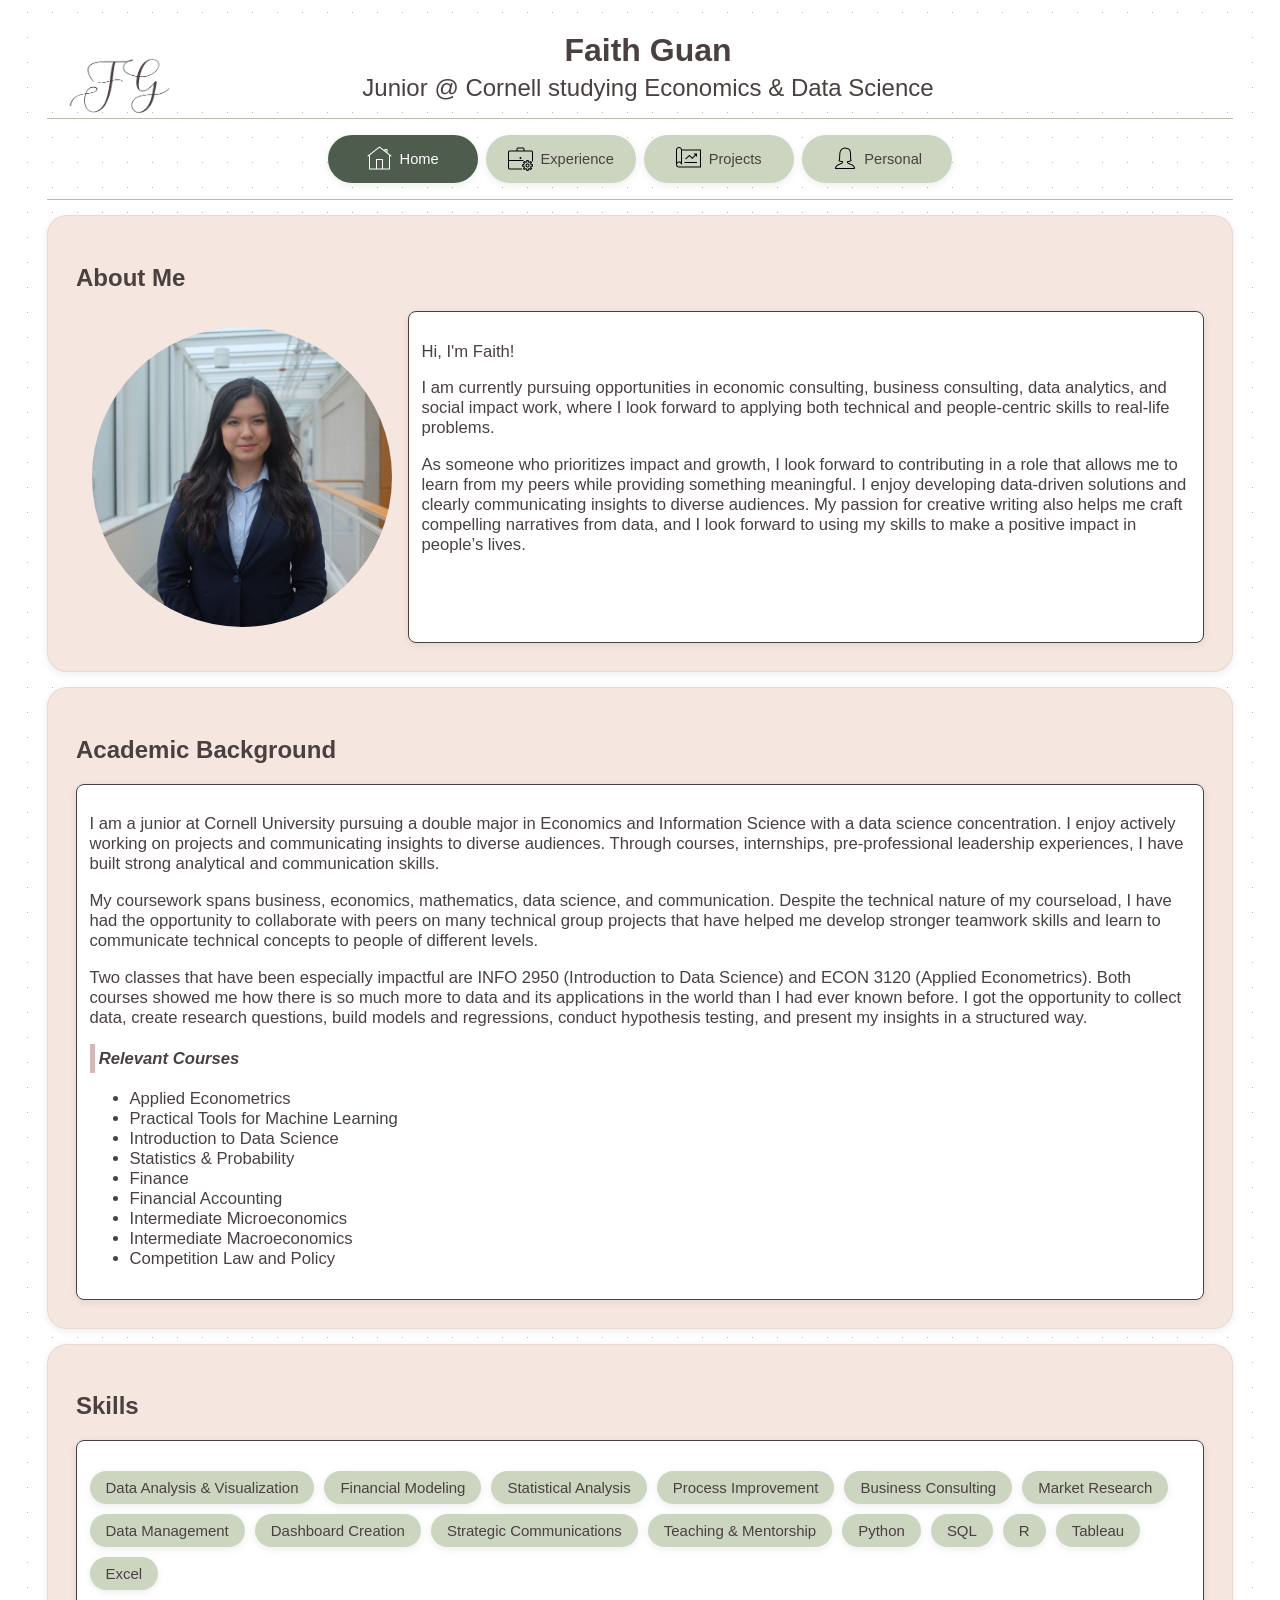
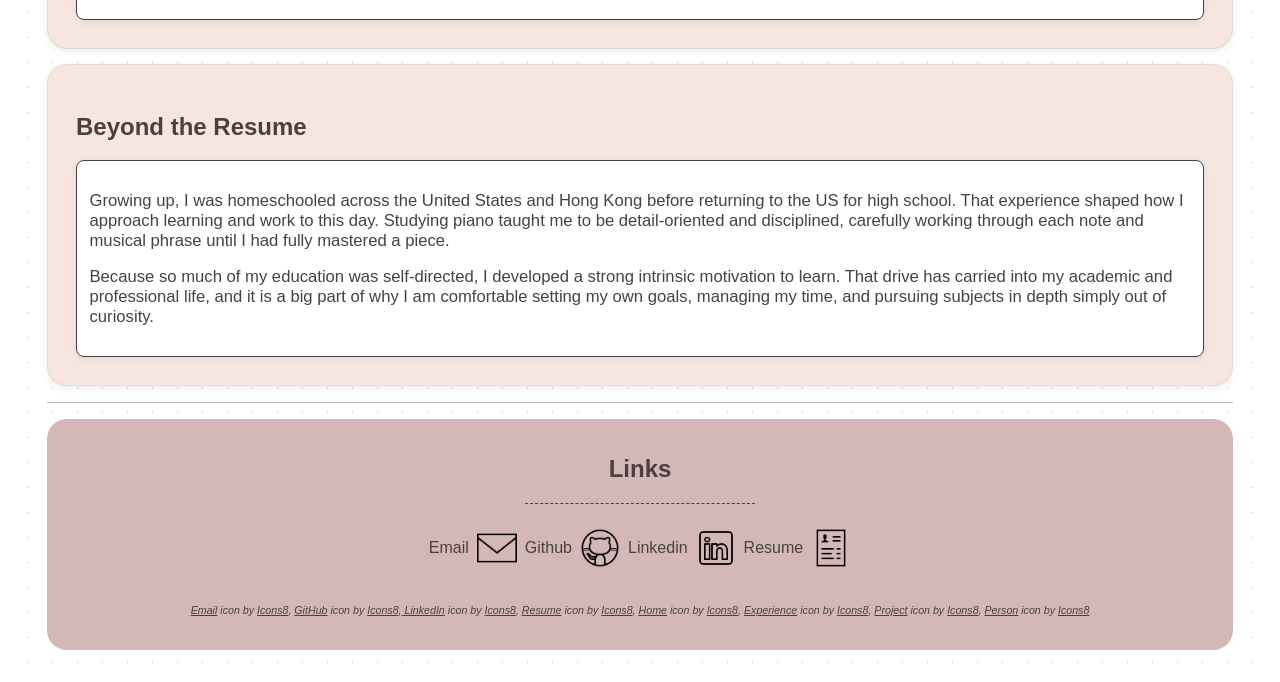
==== index.html @ f99ded91 "deleted comments" ====
<!DOCTYPE html>
<html lang="en">

<head>
    <meta charset="UTF-8">
    <meta name="viewport" content="width=device-width, initial-scale=1.0">
    <title>Faith Guan - Portfolio</title>
    <link rel="stylesheet" href="styles/site.css">
</head>

<body class="body_dot_class">
    <header>
        <div class="top-content">
            <picture>
                <img class="header_logo_image" src="images/tranparent_logo.png" alt="">
            </picture>
            <div class="header_text">
                <h1 class="center">Faith Guan</h1>
                <h2 class="center title_subscript"> Junior @ Cornell studying Economics & Data Science </h2>
            </div>
            <button class="hamburger_design" id="hamburger-button">
                <span class="center hamburger-line"></span>
                <span class="hamburger-line"></span>
                <span class="hamburger-line"></span>
            </button>
        </div>
        <div class="line_div">
        </div>
        <nav class="mobile_nav_styling hidden" id="nav-menu">
            <menu class="center nav_menu_flex">
                <li>
                    <a class="nav_inner_flex active" href="index.html">
                        <picture>
                            <img class="nav_logos_small" src="images/icons8-home-button-50.png" alt="">
                        </picture>Home
                    </a>
                </li>
                <li><a class="nav_inner_flex" href="experience.html">
                        <picture>
                            <img class="nav_logos_small" src="images/icons8-experience-50.png" alt="">
                        </picture>
                        Experience
                    </a></li>
                <li><a class="nav_inner_flex" href="projects.html">
                        <picture>
                            <img class="nav_logos_small" src="images/icons8-project-50.png" alt="">
                        </picture> Projects
                    </a></li>
                <li><a class="nav_inner_flex" href="personal.html">
                        <picture>
                            <img class="nav_logos_small" src="images/icons8-person-50.png" alt="">
                        </picture>Personal
                    </a></li>
            </menu>
        </nav>
    </header>

    <main>
        <p class="page_title center"> Home </p>
        <section class="home_section">
            <h2>About Me</h2>

            <div class="home_aboutme_flex">
                <picture>
                    <img class="home_headshot_img" src="images/home_faith_headshot_info1300.JPG" alt="">
                </picture>
                <div class="div_text_paragraph">
                    <p> Hi, I'm Faith! </p>
                    <p>I am currently pursuing opportunities in economic consulting, business consulting, data analytics, and social impact work, where I look forward to applying both technical and people-centric skills to real-life problems. </p>
                    <p> As someone who prioritizes impact and growth, I look forward to contributing in a role that allows me to learn from my peers while providing something meaningful. I enjoy developing data-driven solutions and clearly communicating insights to diverse audiences. My passion for creative writing also helps me craft compelling narratives from data, and I look forward to using my skills to make a positive impact in people’s lives. </p>
                </div>
                <!--Source: Original Work (Faith Guan)-->
            </div>
        </section>

        <section class="home_section">
            <h2>Academic Background</h2>
            <div class="div_text_paragraph">
                <p>I am a junior at Cornell University pursuing a double major in Economics and Information Science with a data science concentration. I enjoy actively working on projects and communicating insights to diverse audiences. Through courses, internships, pre-professional leadership experiences, I have built strong analytical and communication skills.</p>
                <p>My coursework spans business, economics, mathematics, data science, and communication. Despite the technical nature of my courseload, I have had the opportunity to collaborate with peers on many technical group projects that have helped me develop stronger teamwork skills and learn to communicate technical concepts to people of different levels.</p>
                <p> Two classes that have been especially impactful are INFO 2950 (Introduction to Data Science) and ECON 3120 (Applied Econometrics). Both courses showed me how there is so much more to data and its applications in the world than I had ever known before. I got the opportunity to collect data, create research questions, build models and regressions, conduct hypothesis testing, and present my insights in a structured way. </p>
                <p class="home_special_text"> Relevant Courses </p>
                <ul>
                    <li>Applied Econometrics</li>
                    <li>Practical Tools for Machine Learning </li>
                    <li> Introduction to Data Science </li>
                    <li> Statistics & Probability </li>
                    <li> Finance </li>
                    <li> Financial Accounting </li>
                    <li> Intermediate Microeconomics </li>
                    <li> Intermediate Macroeconomics </li>
                    <li> Competition Law and Policy </li>
                </ul>
            </div>
            <!--Source: Original Work (Faith Guan)-->
        </section>
        <section class="home_section">
            <h2>Skills</h2>
            <div class="div_text_paragraph">
                <ul class="skills_pills_list">
                    <li>Data Analysis & Visualization</li>
                    <li>Financial Modeling</li>
                    <li>Statistical Analysis</li>
                    <li>Process Improvement</li>
                    <li>Business Consulting</li>
                    <li>Market Research</li>
                    <li>Data Management</li>
                    <li>Dashboard Creation</li>
                    <li>Strategic Communications</li>
                    <li>Teaching & Mentorship</li>
                    <li>Python</li>
                    <li>SQL</li>
                    <li>R</li>
                    <li>Tableau</li>
                    <li>Excel</li>
                </ul>
            </div>
            <!--Source: Original Work (Faith Guan)-->
        </section>
        <section class="home_section">
            <h2>Beyond the Resume</h2>
            <div class="div_text_paragraph">
                <p>Growing up, I was homeschooled across the United States and Hong Kong before returning to the US for high school. That experience shaped how I approach learning and work to this day. Studying piano taught me to be detail-oriented and disciplined, carefully working through each note and musical phrase until I had fully mastered a piece.</p>
                <p> Because so much of my education was self-directed, I developed a strong intrinsic motivation to learn. That drive has carried into my academic and professional life, and it is a big part of why I am comfortable setting my own goals, managing my time, and pursuing subjects in depth simply out of curiosity. </p>
            </div>
            <!--Source: Original Work (Faith Guan)-->
        </section>
        <div class="line_div">
        </div>
    </main>
    <footer class="footer_class">
        <h2 class="center"> Links </h2>
        <div class="footer_divider"> </div>
        <div class="footer_outer_flex">
            <div class="footer_inner_flex">
                <p> Email</p>
                <a href="mailto:fsg27@cornell.edu">
                    <picture>
                        <img class="footer_image" src="images/icons8-email-50.png" alt="">
                    </picture>
                </a>
            </div>
            <div class="footer_inner_flex">
                <p> Github</p>
                <a href="https://faithie27.github.io/">
                    <picture> <img class="footer_image" src="images/icons8-github-50.png" alt=""> </picture>
                </a>
            </div>
            <div class="footer_inner_flex">
                <p> Linkedin </p>
                <a href="https://www.linkedin.com/in/faith-guan/">
                    <picture> <img class="footer_image" src="images/icons8-linkedin-50.png" alt=""></picture>
                </a>
            </div>
            <div class="footer_inner_flex">
                <p> Resume </p>
                <a href="images/Faith_Guan_Resume_INFO1300.pdf" target="_blank">
                    <picture> <img class="footer_image" src="images/icons8-resume-50.png" alt=""></picture>
                </a>
            </div>
        </div>
        <p class="center"><cite> <a target="_blank" href="https://icons8.com/icon/12580/email">Email</a> icon by <a target="_blank" href="https://icons8.com"> Icons8</a>, <a target="_blank" href="https://icons8.com/icon/12598/github"> GitHub</a> icon by <a target="_blank" href="https://icons8.com">Icons8</a>,<a target="_blank" href="https://icons8.com/icon/447/linkedin"> LinkedIn</a> icon by <a target="_blank" href="https://icons8.com">Icons8</a>, <a target="_blank" href="https://icons8.com/icon/23877/resume"> Resume</a> icon by <a target="_blank" href="https://icons8.com">Icons8</a>, <a target="_blank" href="https://icons8.com/icon/73/home">Home</a> icon by <a target="_blank" href="https://icons8.com">Icons8</a>, <a target="_blank" href="https://icons8.com/icon/123838/briefcase-settings">Experience</a> icon by <a target="_blank" href="https://icons8.com">Icons8</a>, <a target="_blank" href="https://icons8.com/icon/53380/project">Project</a> icon by <a target="_blank" href="https://icons8.com">Icons8</a>, <a target="_blank" href="https://icons8.com/icon/31047/person">Person</a> icon by <a target="_blank" href="https://icons8.com">Icons8</a></cite></p>
    </footer>

    <script src="scripts/jquery-3.7.1.js"></script>
    <script src="scripts/hamburger-menu.js"></script>
</body>

</html>
---- styles/site.css ----
/*!!!!!!!!!!!!!!!!!!!!!!!!!!!!!!!!!!!!!!!!!!!!!!!!!!!!!!!!!!!!!!!!!!!!!!!!!!!!!!!!!!!!!!!!!!!!*/
/*BASIC mobile-first/narrow setup*/
html {
    box-sizing: border-box;
    background-color: #FFFFFF;
}

*,
*::before,
*::after {
    box-sizing: inherit;
}

/*note this was given in a previoisu assigment and is therefore a course resource*/
/*general basic fonts, colors, sizes*/
body {
    color: #4a4040;
    font-family: 'Gill Sans', 'Gill Sans MT', Calibri, 'Trebuchet MS', sans-serif;
    padding: 2em;
    /*I know this is technically responsive BUT instructions said to make sure the body had a max-width to ensure usability*/
    max-width: 1250px;
    margin: 0 auto;
}

.body_dot_class {
    background-image: radial-gradient(#bdbab2 0.8px, transparent 0.8px);
    background-size: 25px 25px;
    /*cite: https://css-irl.info/css-halftone-patterns/*/
}

.title_subscript {
    font-weight: 300;
    margin: 0;
}

nav menu li a,
.div_text_paragraph {
    box-shadow: 0 2px 8px rgba(0, 0, 0, 0.08);
}

/*mobile-first image settings*/
img {
    display: block;
    width: 100%;
    max-width: 600px;
    margin: 0.5em auto;
}

/*styling nav*/
nav menu li {
    list-style: none;
    font-size: 1em;
    border: none;

}

nav menu li a {
    text-decoration: none;
    color: #4a4040;
}

menu {
    /*display: flex;*/
    /* flex-direction: column;*/
    padding: 0;
    border: none;
    max-width: 300px;
    gap: 1rem;
    margin: 1em auto;

}

nav a {
    display: block;
    padding: 0.5rem 0.5rem;
    text-align: center;
    font-weight: 400;
    background-color: #CBD5C0;
    border-radius: 50px;
}

/*NOTE: The heading having plently of space and larger buttons is a design choice - as people on small mobile phones need larger areas to click*/

footer {
    padding: 1em;
}

/*This is to indicate what page you're on when you're on it or when you're clicking the link*/
nav a.active {
    background-color: #4e5c4e;
    /*font-weight: 700;*/
    color: #FFFFFF;
}

nav a.active img {
    filter: invert(1);
    /*needed to change the icon color to white*/
    /*got from documentation + help in OH*/
}

nav a:hover {
    background-color: #a6bda6;
    /*supposed to work when you're hovering over it*/
    /*might modify later...*/
}

/*!!!!!!!!!!!!!!!!!!!!!!!!!!!!!!!!!!!!!!!!!!!!!!!!!!!!!!!!!!!!!!!!!!!!!!!!!!!!!!!!!!!!!!!!!!!!*/
/*BASIC Style CLASSES*/

.bold {
    font-weight: 650;
}

.center {
    text-align: center;
}

.home_section {
    padding: 1.75em;
    background-color: #f5e6e0;
    border-radius: 20px;
    margin: 15px 0;
    box-shadow: 0 2px 8px rgba(0, 0, 0, 0.08);
    border: 1px solid rgba(0, 0, 0, 0.06);
}

.exp_section {
    padding: 1.75em;
    background-color: #d6e2e9;
    border-radius: 20px;
    margin: 15px 0;
    box-shadow: 0 2px 8px rgba(0, 0, 0, 0.08);
    border: 1px solid rgba(0, 0, 0, 0.06);
}


.club_section {
    padding: 1.5em;
    background-color: #e7dbe8;
    border-radius: 20px;
    margin: 15px 0;
    box-shadow: 0 2px 8px rgba(0, 0, 0, 0.08);
    border: 1px solid rgba(0, 0, 0, 0.06);
}


.div_text_paragraph {
    border: 1px solid #4a4040;
    background-color: #FFFFFF;
    padding: 0.75em;
    border-radius: 8px;
    font-size: 14pt;
}

.footer_class {
    background-color: #d4b8b8;
    color: #4a4040;
    border-radius: 20px;
    border: none;
    border-bottom: none;
    font-size: 16px;
    text-decoration: none;

}

.line_div {
    border-bottom: 1.25px solid #bdbab2;
    margin: 1em 0;
}

.footer_image {
    max-width: 40px;
    height: auto;
}

.page_title {
    font-weight: 300;
    font-size: 16pt;
    border: none;
}

.mobile_nav_styling {
    border-bottom: 1.5px solid #bdbab2;
}

.footer_divider {
    border-bottom: 1.5px dashed #4a4040;
    width: 20%;
    margin: 0 auto;
}

.home_headshot_img {
    border-radius: 50%;
    aspect-ratio: 1 / 1;
    object-fit: cover;
    width: 75%;
    max-width: 600px;
}

.club_photos_img {
    border-radius: 12px;
    width: 100%;
    margin: 0 auto;
    display: block;
}


figure {
    margin: 0;
}

/*makes the skills look more consultingy*/
.skills_pills_list {
    display: flex;
    flex-wrap: wrap;
    gap: 10px;
    padding: 0;
    list-style: none;
}

.skills_pills_list li {
    background-color: #CBD5C0;
    padding: 8px 16px;
    border-radius: 50px;
    font-size: 0.9em;
    box-shadow: 0 2px 8px rgba(0, 0, 0, 0.08);
    /* yay shadow again*/
}

.header_logo_image {
    max-width: 200px;
    height: auto;
    margin: 0 auto;
}

.header_text {
    margin: 0 auto;
    display: flex;
    flex-direction: column;
}

header h1 {
    margin: 5px;
}

.top-content {
    background-color: #FFFFFF;
    margin: 0;
    display: flex;
    flex-direction: column;
    align-items: center;
    justify-content: flex-start;
    position: relative;
}

header h1 {
    margin-top: 0;
}

.nav_logos_small {
    max-width: 25px;
    height: auto;
}

.home_special_text {
    border-left: 5px solid #d4b8b8;
    font-weight: 575;
    font-style: italic;
    padding: 0.25em;
}

.exp_special_text {
    border-left: 5px solid #d6e2e9;
    font-weight: 575;
    font-style: italic;
    padding: 0.25em;
}


.club_special_text {
    border-left: 5px solid #e7dbe8;
    font-weight: 575;
    font-style: italic;
    padding: 0.25em;
}

.figcaption_styling {
    background-color: #e7dbe8;
    border-radius: 10px;
    border: 1px #bdbab2 solid;
    padding: 0.5em;
    margin: 0;
}


/*!!!!!!!!!!!!!!!!!!!!!!!!!!!!!!!!!!!!!!!!!!!!!!!!!!!!!!!!!!!!!!!!!!!!!!!!!!!!!!!!!!!!!!!!!!!!!!!!!!!!!!!!!!!!!!!*/
/*GENERAL FLEXBOX CLASSES*/
.footer_inner_flex {
    display: flex;
    flex-direction: row;
    gap: 0.5em;
    align-items: center;
}

.footer_outer_flex {
    display: flex;
    flex-direction: column;
    gap: 0.5em;
    align-items: center;
    margin-top: 0.5em;
}

.nav_menu_flex {
    display: flex;
    flex-direction: column;
}

.nav_inner_flex {
    display: flex;
    flex-direction: row;
    gap: 0.5em;
    align-items: center;
    justify-content: center;
}

.home_aboutme_flex {
    display: flex;
    flex-direction: column;
}

.figure_flex {
    display: flex;
    flex-direction: column;
    align-items: center;
    max-width: 750px;
    margin: 0 auto;
}



/*!!!!!!!!!!!!!!!!!!!!!!!!!!!!!!!!!!!!!!!!!!!!!!!!!!!!!!!!!!!!!!!!!!!!!!!!!!!!!!!!!!!!!!!!!!!!!!*/
/*This is for the personal page styling and flexboxes solely*/

blockquote {
    font-style: italic;
    font-weight: 550;
    border-right: 1px solid #4a4040;
    border-top: 1px solid #4a4040;
    border-bottom: 1px solid #4a4040;
    padding: 1em;
    border-left: 5px solid #4a4040;
    background-color: #fbdaf0;

}

.music_section {
    padding: 1em;
    background-image:
        linear-gradient(rgba(240, 224, 245, 0.85), rgba(245, 230, 224, 0.85)),
        url("../images/pink_flowers_music.jpg");
    background-size: cover;
    background-position: center;
    font-weight: 500;
    /*margin-bottom: 0.5em;*/
    color: black;
}

.poem {
    white-space: pre-line;
    font-size: 12pt;
    font-weight: 575;
    font-family: Verdana, Geneva, Tahoma, sans-serif;
    color: black;
}

.poem_what_section {
    padding: 1em;
    background-image:
        linear-gradient(rgba(240, 224, 245, 0.85), rgba(245, 230, 224, 0.85)),
        url("../images/poetry_flowers_1.jpg");
    background-size: cover;
    background-position: center;
    font-weight: 500;
    color: black;
    /*margin-bottom: 0.5em;*/
}

.original_music_section {
    padding: 1em;
    background-image:
        linear-gradient(rgba(240, 224, 245, 0.85), rgba(245, 230, 224, 0.85)),
        url("../images/original_flower.jpg");
    background-size: cover;
    background-position: center;
    font-weight: 500;
    color: black;
}

figcaption a {
    text-decoration: none;
    color: #4e5c4e;
}

figcaption {
    font-size: 10pt;
}


.volunteering_section {
    padding: 1.75em;
    background-color: #f5e6e0;
    border-radius: 20px;
    margin: 15px 0;
    box-shadow: 0 4px 12px rgba(0, 0, 0, 0.1);
    border: 1px solid rgba(0, 0, 0, 0.06);
}

.personal_flex {
    display: flex;
    flex-direction: column;
}

/*!!!!!!!!!!!!!!!!!!!!!!!!!!!!!!!!!!!!!!!!!!!!!!!!!!!!!!!!!!!!!!!!!!!!!!!!!!!!!!!!!!!*/
/*Project PAGE STUFF*/

.proj_section {
    padding: 1.25em;
    background-color: #FAF9F6;
    margin: 15px 0;
    box-shadow: 0 2px 8px rgba(0, 0, 0, 0.08);
    border: 1px solid rgba(0, 0, 0, 0.06);
}

.proj_special_text {
    border-left: 5px solid #d4b8b8;
    font-weight: 575;
    padding: 0.25em;
}

.project_flex {
    display: flex;
    flex-direction: column;
}

/*!!!!!!!!!!!!!!!!!!!!!!!!!!!!!!!!!!!!!!!!!!!!!!!!!!!!!!!!!!!!!!!!!!!!!!!!!!!!!!!!!!!*/
/*Citations*/
footer cite a {
    color: #4a4040;
    margin: 0;
}

footer cite {
    font-size: 8pt;
    margin: 0;
}

.in-text-cite {
    font-size: 8pt
}

.in-text-cite a {
    color: #4a4040;
}


/*!!!!!!!!!!!!!!!!!!!!!!!!!!!!!!!!!!!!!!!!!!!!!!!!!!!!!!!!!!!!!!!!!!!!!!!!!!!!!!!!!!!!!!!!!!!!!!*/
/*RESPONSIVE DESIGN FOR M3*/

/*media queries*/

/*media query for the page titles*/
@media (min-width: 700px) {
    .page_title {
        display: none;
    }
}

/*media query for the NAVIGATION*/
@media (min-width: 700px) {
    .nav_menu_flex {
        flex-direction: row;
        justify-content: center;
    }

    menu {
        max-width: 100%;
        gap: 0.5rem;
        margin: 1em 1em;

    }

    nav a {
        width: 150px;
        padding: 0.25rem 0.25rem;
        font-size: 11pt;
    }
}

/*media query for the FOOTER*/
@media (min-width: 700px) {
    .footer_outer_flex {
        flex-direction: row;
        justify-content: center;
        padding: 0.5em;
    }
}

/*media query for the header content*/
@media (min-width: 700px) {
    #hamburger-button {
        display: none;
    }

    /*Would this be done in javascript?? Shoudl it show up on wide screen still for this milestone?*/

    .top-content {
        flex-direction: row;
        justify-content: center;
        align-items: center;
        gap: 1em;
    }

    .header_text {
        display: flex;
        flex-direction: column;
        align-items: center;
    }

    .header_logo_image {
        max-width: 9%;
        width: auto;
        min-width: 15px;
        margin: 10px;
        position: absolute;
        top: -1px;
        left: 10px;
    }
}

/*media query for the body content on home page*/
@media (min-width: 700px) {
    .home_aboutme_flex {
        flex-direction: row;
    }

    .home_headshot_img {
        display: block;
        flex-grow: 1;
        max-width: 700px;
        min-width: 300px;
        height: auto;
        margin: 1em;
    }

    .div_text_paragraph {
        font-size: 12.5pt;
    }

    .home_aboutme_flex div {
        flex-grow: 2;
    }
}


/*media query for project content*/
@media (min-width: 700px) {
    .figure_flex {
        flex-direction: row;
        align-items: flex-start;
        gap: 1em;
    }

    .figure_flex figcaption {
        flex: 1;
        font-size: 0.75em;
    }

    .figure_flex button {
        flex: 3;
    }

    .figure_flex button img {
        width: 100%;
        max-width: 100%;
        height: auto;
    }
}

/*media query for personal page content*/
@media (min-width: 750px) {
    .personal_flex {
        flex-direction: row;
        align-items: center;
        justify-content: center;
        gap: 1em;
        max-width: 900px;
        margin: 0 auto;
    }

    .personal_flex blockquote {
        flex: 1;

    }

    .personal_flex picture img {
        flex: 1;
        width: 100%;
        max-width: 100%;
        height: auto;

    }
}

/*!!!!!!!!!!!!!!!!!!!!!!!!!!!!!!!!!!!!!!!!!!!!!!!!!!!!!!!!!!!!!!!!!!!!!!!!!!!!!!!!!!!!!!!!!!1*/
/*Interactive styling for M3 -- */
.hamburger-line {
    display: block;
    width: 35px;
    height: 5px;
    background-color: #CBD5C0;
    margin: 7px auto;
}

.hamburger_design {
    background-color: #f3f3f3;
    border: 0.25px solid #b5b3b3;
    box-shadow: 0 2px 8px rgba(0, 0, 0, 0.1);
    width: 50px;
    position: absolute;
    /*placed in reference to the "top-content" class"*/
    top: 40px;
    right: 0;
}

#hamburger-button:hover {
    background-color: #a6bda6;
    cursor: pointer;
}

#hamburger-button:hover .hamburger-line {
    background-color: white;
}

.hidden {
    display: none !important;
}

#modal-overlay {
    position: fixed;
    top: 0;
    left: 0;
    width: 100%;
    height: 100%;
    background-color: rgba(0, 0, 0, 0.6);
    /*transparency so you can see the back behind it still? I didn't want it to be too opaque*/
    z-index: 1;
    /*use flexbox to make the actual modal-looking ting in the middle*/
    display: flex;
    justify-content: center;
    align-items: center;
}

#project-modal {
    display: block;
    background-color: white;
    border-radius: 15px;
    padding: 2em;
    max-width: 90%;
    max-height: 90vh;
    /*can't exceed viewport height*/
    overflow-y: auto;
    /*had to add a scrollbar for if there was too much content*/
    z-index: 2;
    position: relative;
    /*this above is so the x button can be on the top right instead, similar to how I did it w the menu bar*/
}

#modal-close {
    position: sticky;
    /*want the X to always be seen*/
    top: 0;
    float: right;
    background: none;
    border: none;
    font-size: 1.5em;
    /*so your mouse turns into a pointer finger over it*/
    cursor: pointer;
    color: #4a4040;
    z-index: 3;
}


#modal-close:hover {
    font-weight: 600;
    box-shadow: 0 2px 8px rgba(0, 0, 0, 0.1);
    cursor: pointer;
}

#proj-button-1,
#proj-button-2,
#proj-button-3 {
    cursor: pointer;
}

/*modal pop up styling*/
.modal_image {
    border: 1px solid #4a4040;
    padding: 0.5em;
}
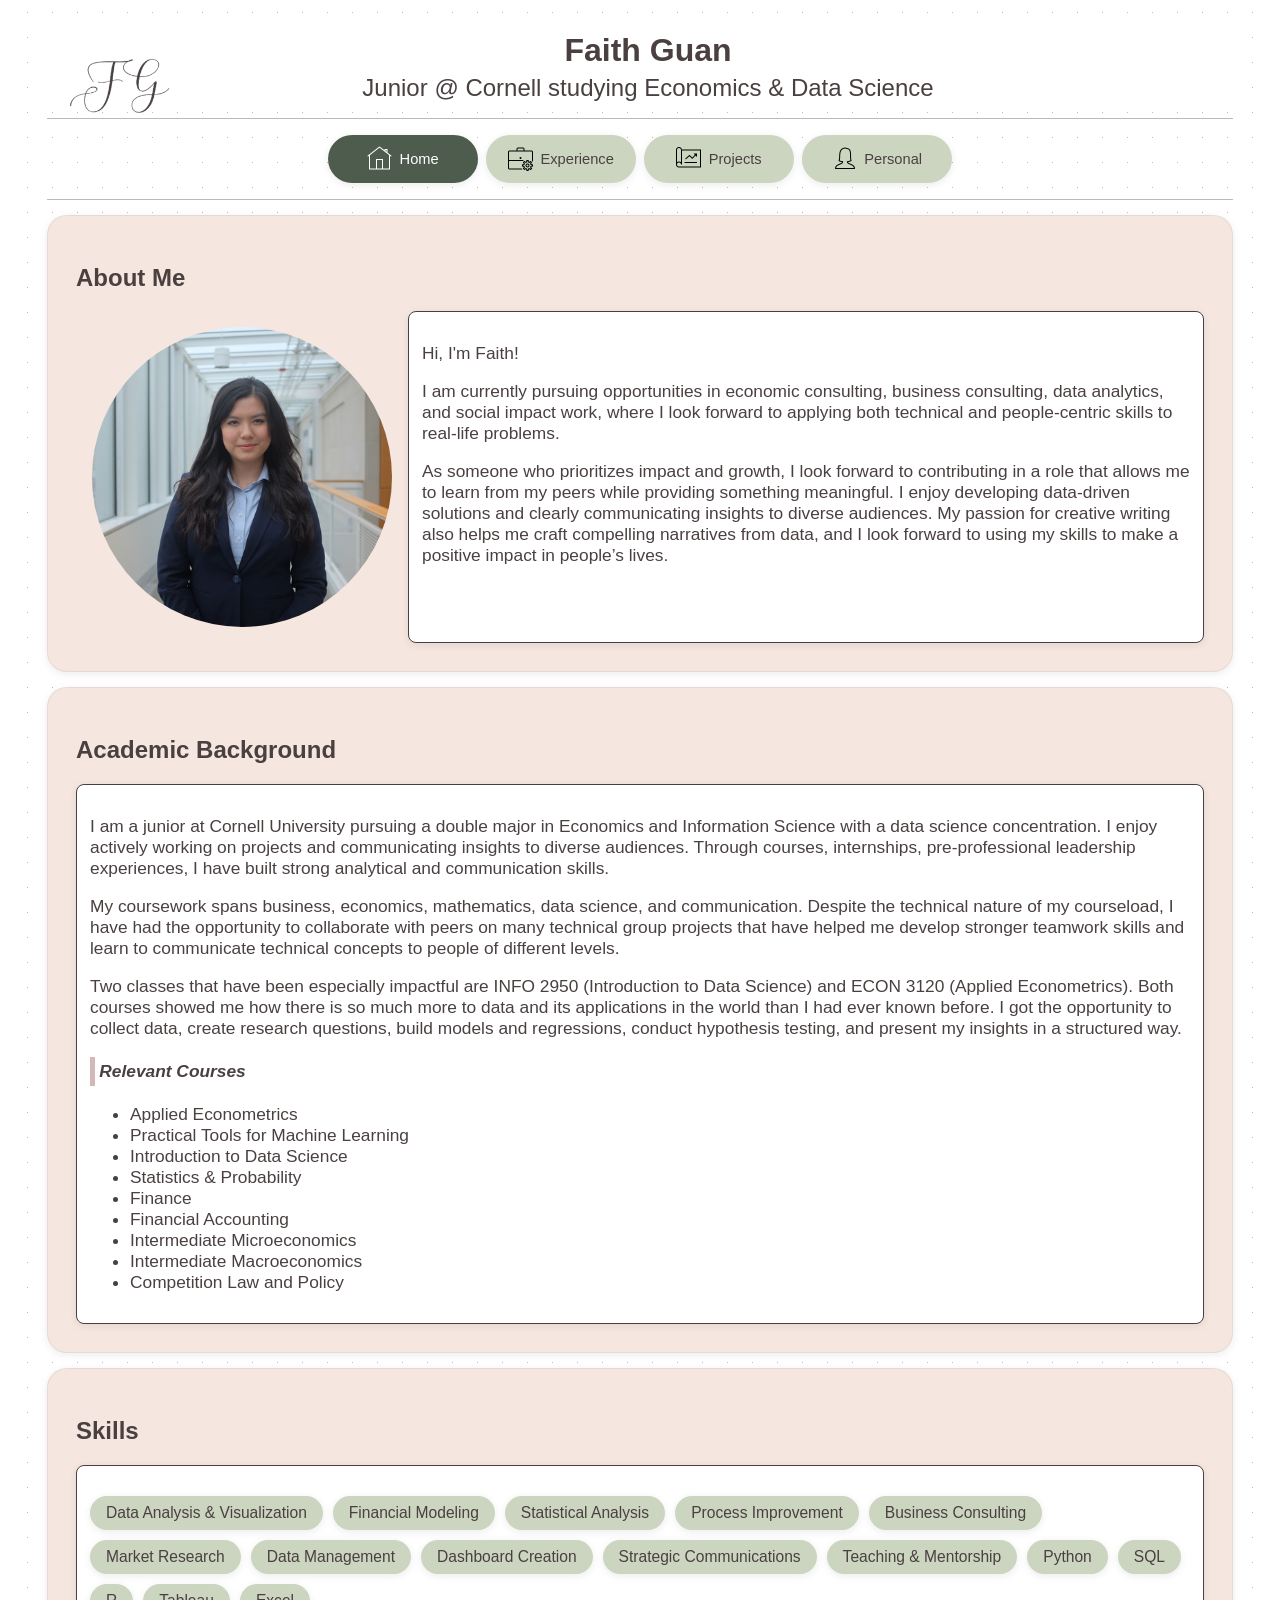
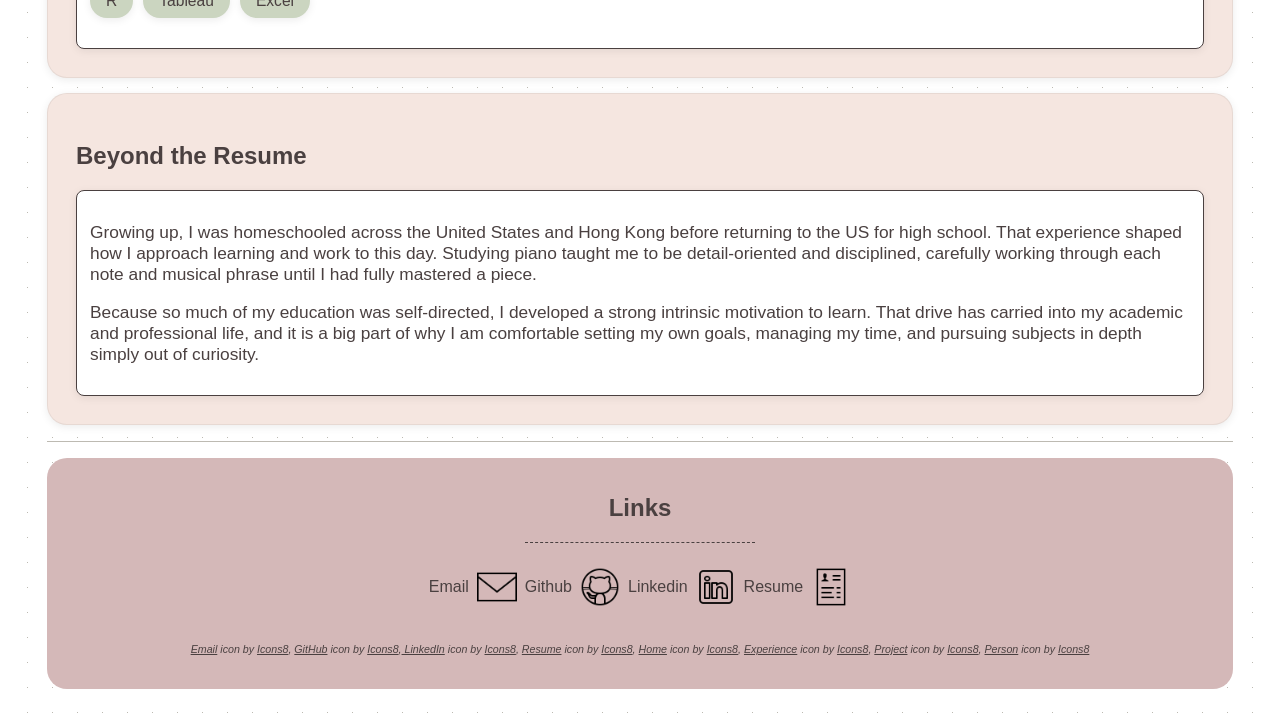
==== commit 060e177c: "headshot resize" ====
--- a/index.html
+++ b/index.html
@@ -62,7 +62,7 @@
 
             <div class="home_aboutme_flex">
                 <picture>
-                    <img class="home_headshot_img" src="images/home_faith_headshot_info1300.JPG" alt="">
+                    <img class="home_headshot_img" src="images/home_faith_headshot_info1300.jpg" alt="">
                 </picture>
                 <div class="div_text_paragraph">
                     <p> Hi, I'm Faith! </p>
--- a/styles/site.css
+++ b/styles/site.css
@@ -176,7 +176,8 @@
 .page_title {
     font-weight: 300;
     font-size: 16pt;
-    border: none;
+    border-bottom: 1.25px solid #bdbab2;
+    padding-bottom: 1em;
 }
 
 .mobile_nav_styling {
@@ -464,9 +465,16 @@
 
 
 /*!!!!!!!!!!!!!!!!!!!!!!!!!!!!!!!!!!!!!!!!!!!!!!!!!!!!!!!!!!!!!!!!!!!!!!!!!!!!!!!!!!!!!!!!!!!!!!*/
-/*RESPONSIVE DESIGN FOR M3*/
 
 /*media queries*/
+
+/*media query to make modal close button bigger for mobile*/
+@media (min-width: 700px) {
+    #modal-close {
+        font-size: 1.5em !important;
+    }
+}
+
 
 /*media query for the page titles*/
 @media (min-width: 700px) {
@@ -511,7 +519,6 @@
         display: none;
     }
 
-    /*Would this be done in javascript?? Shoudl it show up on wide screen still for this milestone?*/
 
     .top-content {
         flex-direction: row;
@@ -553,7 +560,7 @@
     }
 
     .div_text_paragraph {
-        font-size: 12.5pt;
+        font-size: 13pt;
     }
 
     .home_aboutme_flex div {
@@ -682,11 +689,11 @@
     float: right;
     background: none;
     border: none;
-    font-size: 1.5em;
     /*so your mouse turns into a pointer finger over it*/
     cursor: pointer;
     color: #4a4040;
     z-index: 3;
+    font-size: 2.25em;
 }
 
 
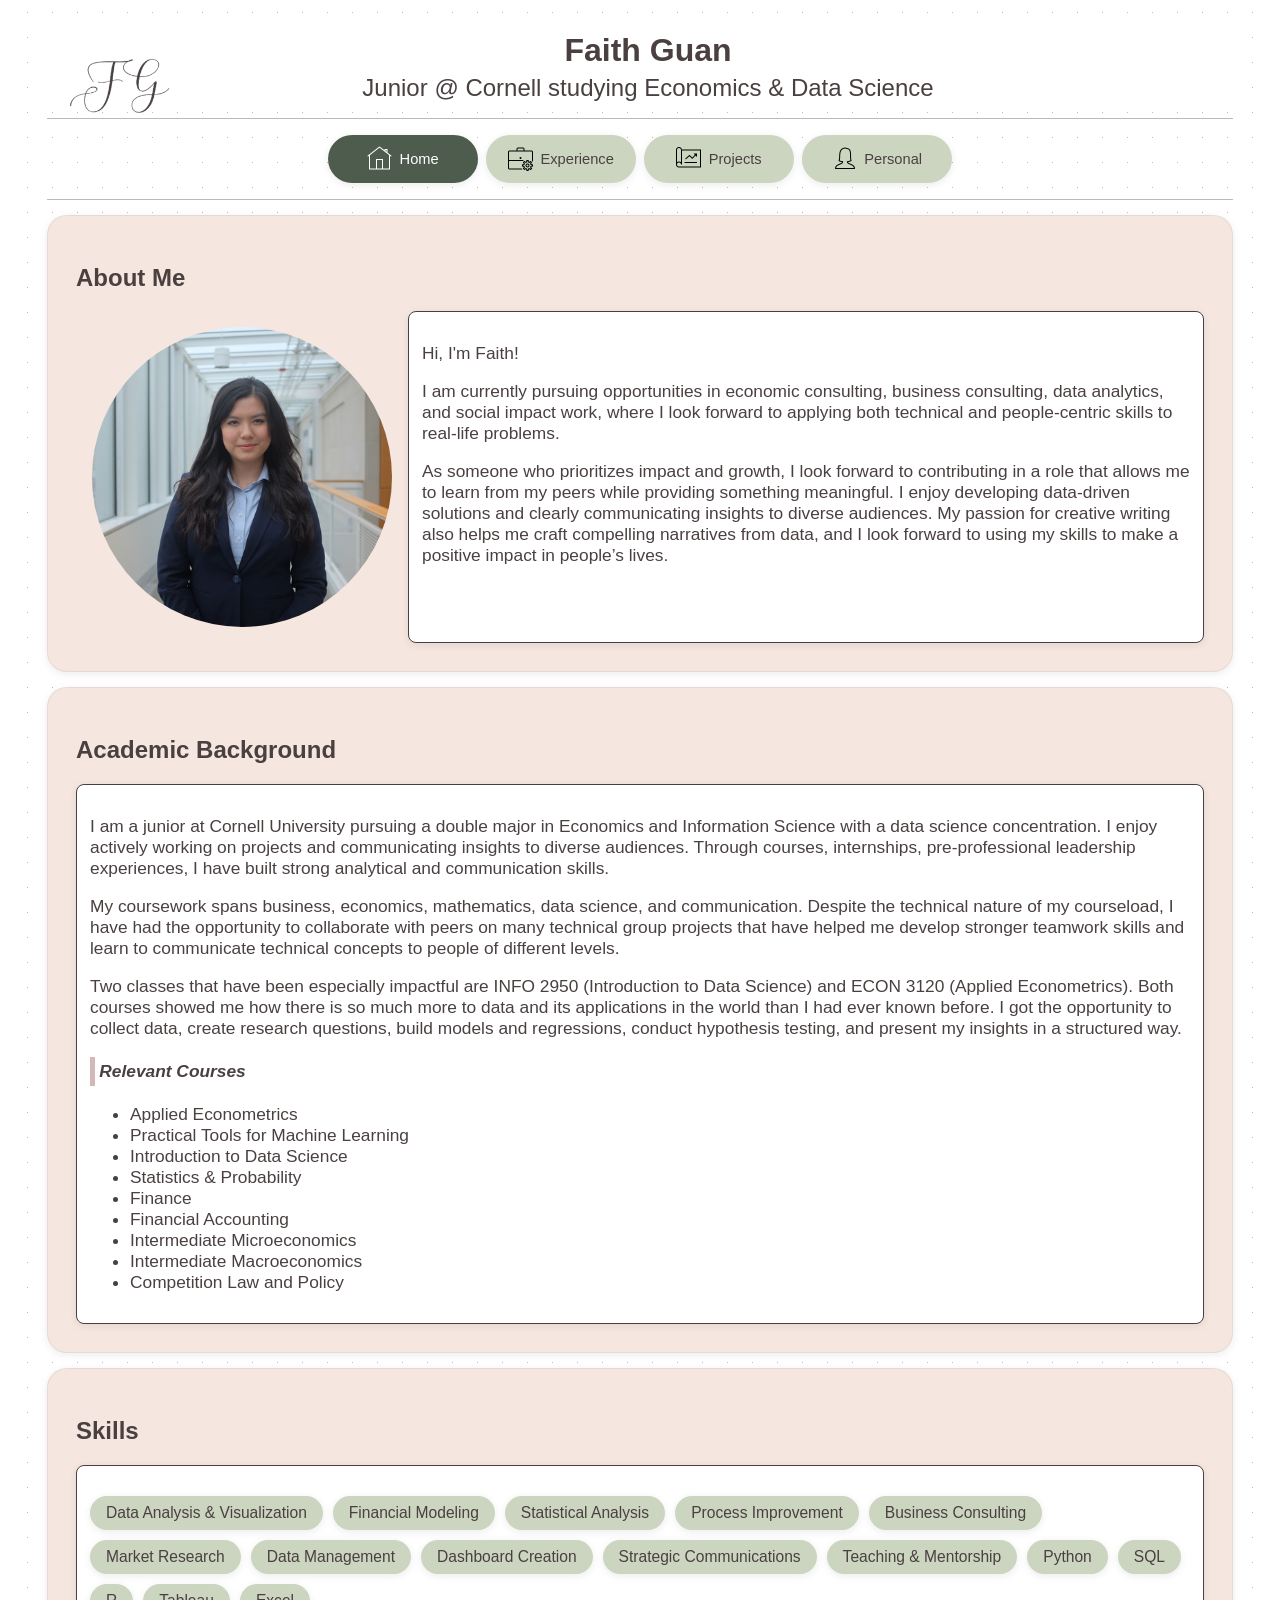
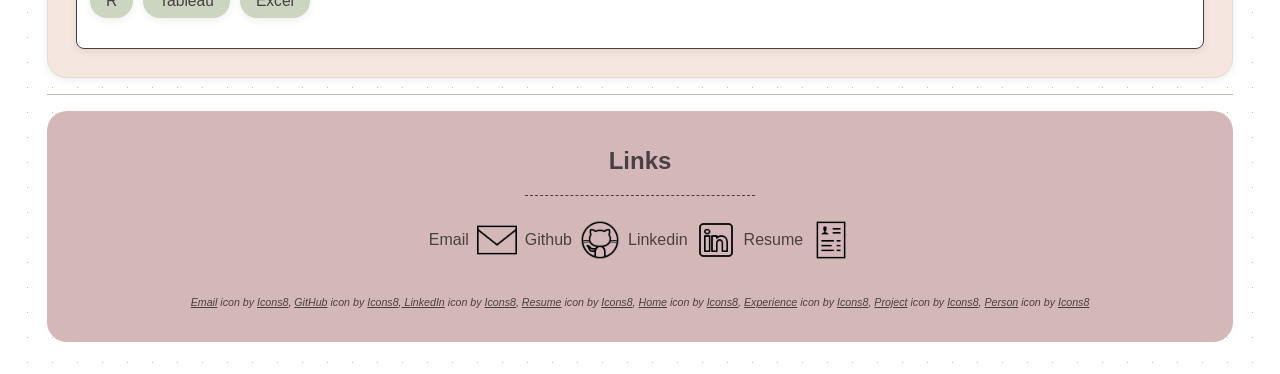
==== commit c743907b: "comment out beyond resume" ====
--- a/index.html
+++ b/index.html
@@ -117,12 +117,12 @@
             </div>
             <!--Source: Original Work (Faith Guan)-->
         </section>
-        <section class="home_section">
+        <!--<section class="home_section">
             <h2>Beyond the Resume</h2>
             <div class="div_text_paragraph">
-                <p>Growing up, I was homeschooled across the United States and Hong Kong before returning to the US for high school. That experience shaped how I approach learning and work to this day. Studying piano taught me to be detail-oriented and disciplined, carefully working through each note and musical phrase until I had fully mastered a piece.</p>
+                <p>Growing up, I lived in both the United States and Hong Kong before returning to the US for high school. That experience shaped how I approach learning and work to this day. Studying piano taught me to be detail-oriented and disciplined, carefully working through each note until I had fully mastered a piece.</p>
                 <p> Because so much of my education was self-directed, I developed a strong intrinsic motivation to learn. That drive has carried into my academic and professional life, and it is a big part of why I am comfortable setting my own goals, managing my time, and pursuing subjects in depth simply out of curiosity. </p>
-            </div>
+            </div>-->
             <!--Source: Original Work (Faith Guan)-->
         </section>
         <div class="line_div">
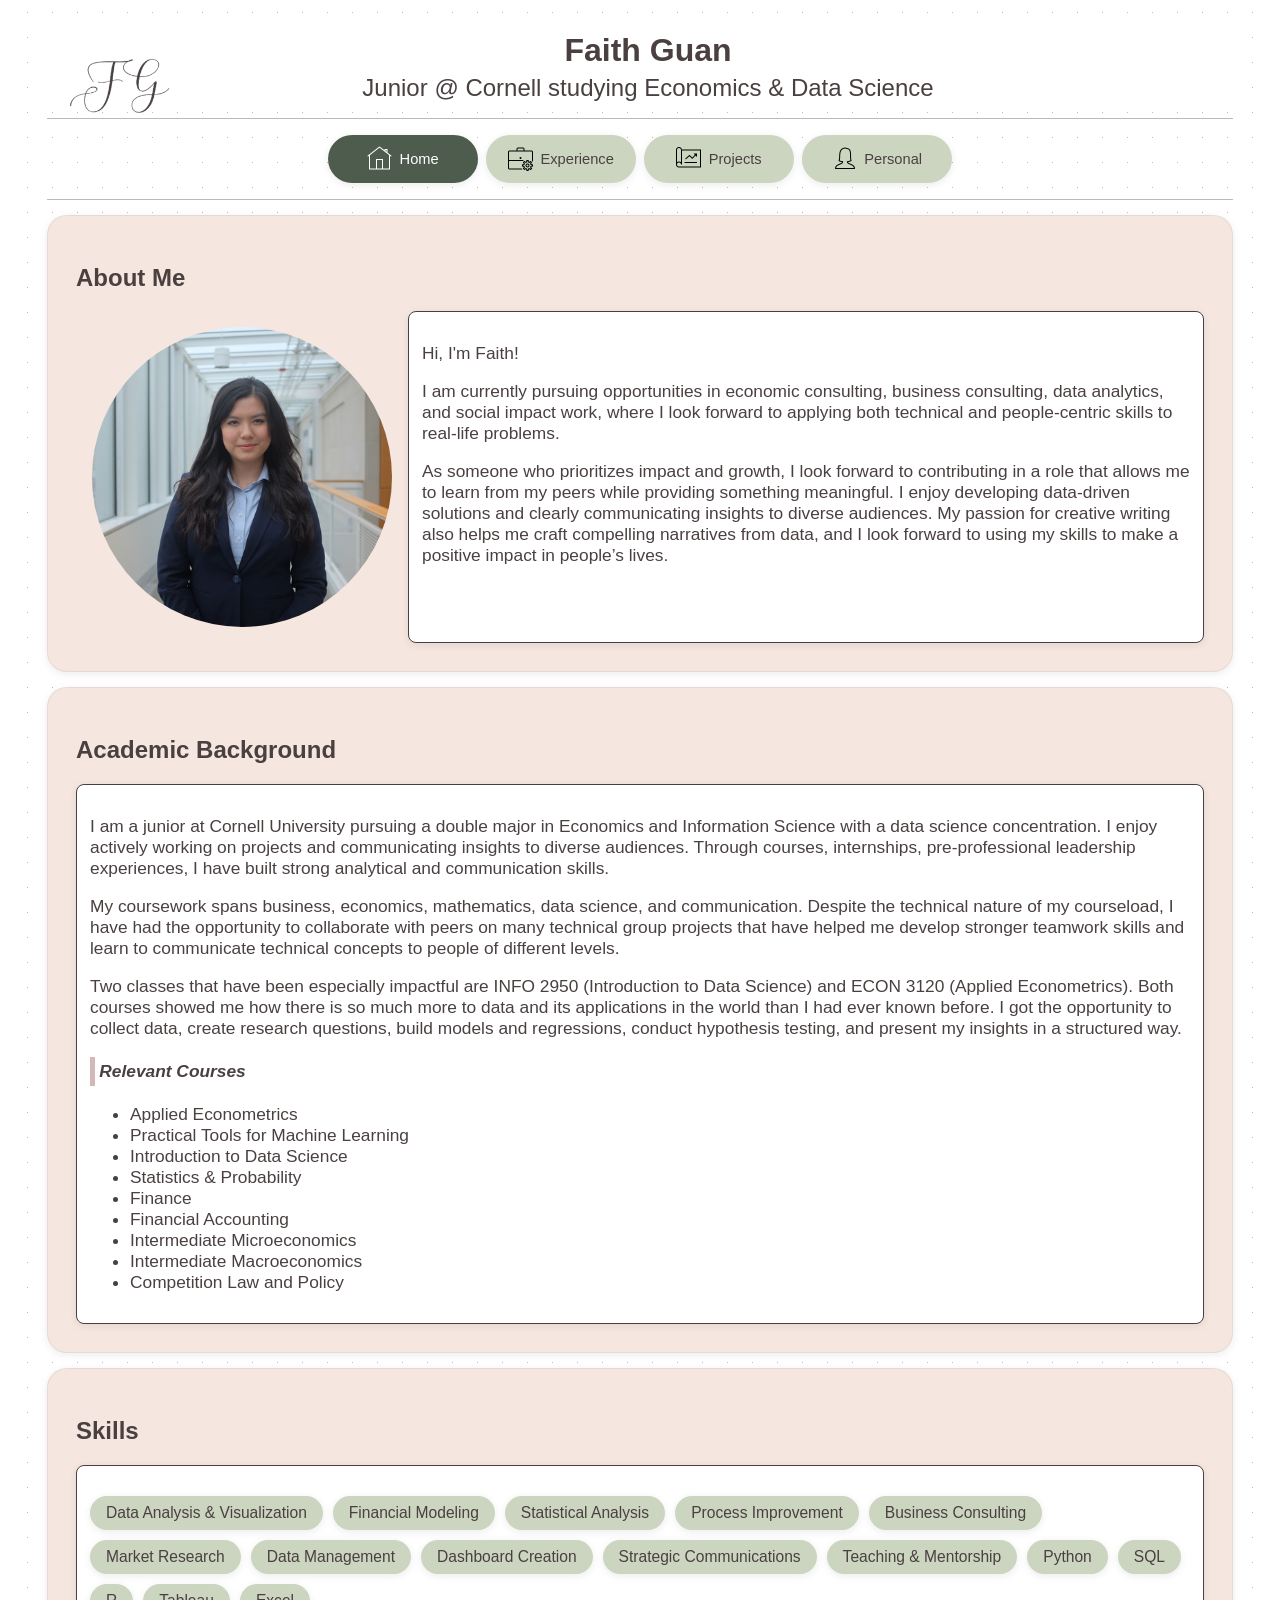
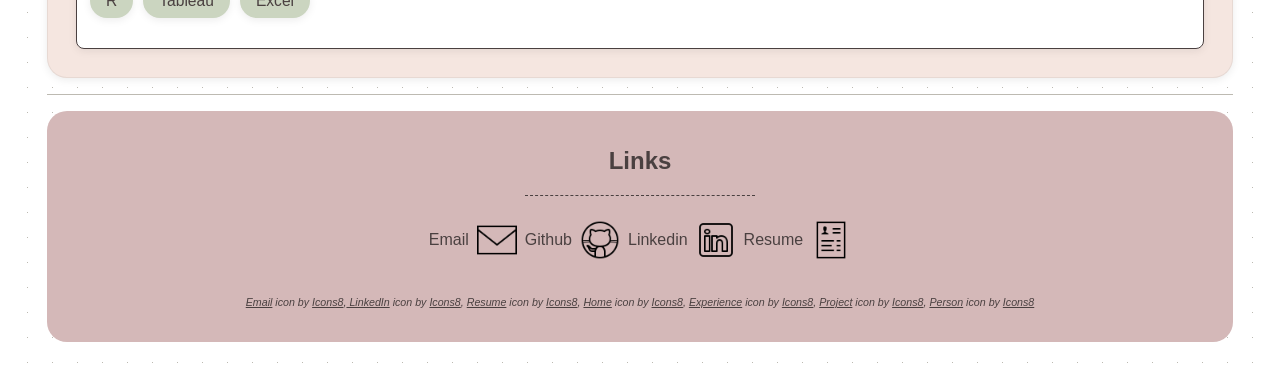
==== commit a7fea7d8: "delete github icon 1" ====
--- a/index.html
+++ b/index.html
@@ -123,7 +123,7 @@
                 <p>Growing up, I lived in both the United States and Hong Kong before returning to the US for high school. That experience shaped how I approach learning and work to this day. Studying piano taught me to be detail-oriented and disciplined, carefully working through each note until I had fully mastered a piece.</p>
                 <p> Because so much of my education was self-directed, I developed a strong intrinsic motivation to learn. That drive has carried into my academic and professional life, and it is a big part of why I am comfortable setting my own goals, managing my time, and pursuing subjects in depth simply out of curiosity. </p>
             </div>-->
-            <!--Source: Original Work (Faith Guan)-->
+        <!--Source: Original Work (Faith Guan)-->
         </section>
         <div class="line_div">
         </div>
@@ -159,7 +159,7 @@
                 </a>
             </div>
         </div>
-        <p class="center"><cite> <a target="_blank" href="https://icons8.com/icon/12580/email">Email</a> icon by <a target="_blank" href="https://icons8.com"> Icons8</a>, <a target="_blank" href="https://icons8.com/icon/12598/github"> GitHub</a> icon by <a target="_blank" href="https://icons8.com">Icons8</a>,<a target="_blank" href="https://icons8.com/icon/447/linkedin"> LinkedIn</a> icon by <a target="_blank" href="https://icons8.com">Icons8</a>, <a target="_blank" href="https://icons8.com/icon/23877/resume"> Resume</a> icon by <a target="_blank" href="https://icons8.com">Icons8</a>, <a target="_blank" href="https://icons8.com/icon/73/home">Home</a> icon by <a target="_blank" href="https://icons8.com">Icons8</a>, <a target="_blank" href="https://icons8.com/icon/123838/briefcase-settings">Experience</a> icon by <a target="_blank" href="https://icons8.com">Icons8</a>, <a target="_blank" href="https://icons8.com/icon/53380/project">Project</a> icon by <a target="_blank" href="https://icons8.com">Icons8</a>, <a target="_blank" href="https://icons8.com/icon/31047/person">Person</a> icon by <a target="_blank" href="https://icons8.com">Icons8</a></cite></p>
+        <p class="center"><cite> <a target="_blank" href="https://icons8.com/icon/12580/email">Email</a> icon by <a target="_blank" href="https://icons8.com"> Icons8</a>,<a target="_blank" href="https://icons8.com/icon/447/linkedin"> LinkedIn</a> icon by <a target="_blank" href="https://icons8.com">Icons8</a>, <a target="_blank" href="https://icons8.com/icon/23877/resume"> Resume</a> icon by <a target="_blank" href="https://icons8.com">Icons8</a>, <a target="_blank" href="https://icons8.com/icon/73/home">Home</a> icon by <a target="_blank" href="https://icons8.com">Icons8</a>, <a target="_blank" href="https://icons8.com/icon/123838/briefcase-settings">Experience</a> icon by <a target="_blank" href="https://icons8.com">Icons8</a>, <a target="_blank" href="https://icons8.com/icon/53380/project">Project</a> icon by <a target="_blank" href="https://icons8.com">Icons8</a>, <a target="_blank" href="https://icons8.com/icon/31047/person">Person</a> icon by <a target="_blank" href="https://icons8.com">Icons8</a></cite></p>
     </footer>
 
     <script src="scripts/jquery-3.7.1.js"></script>
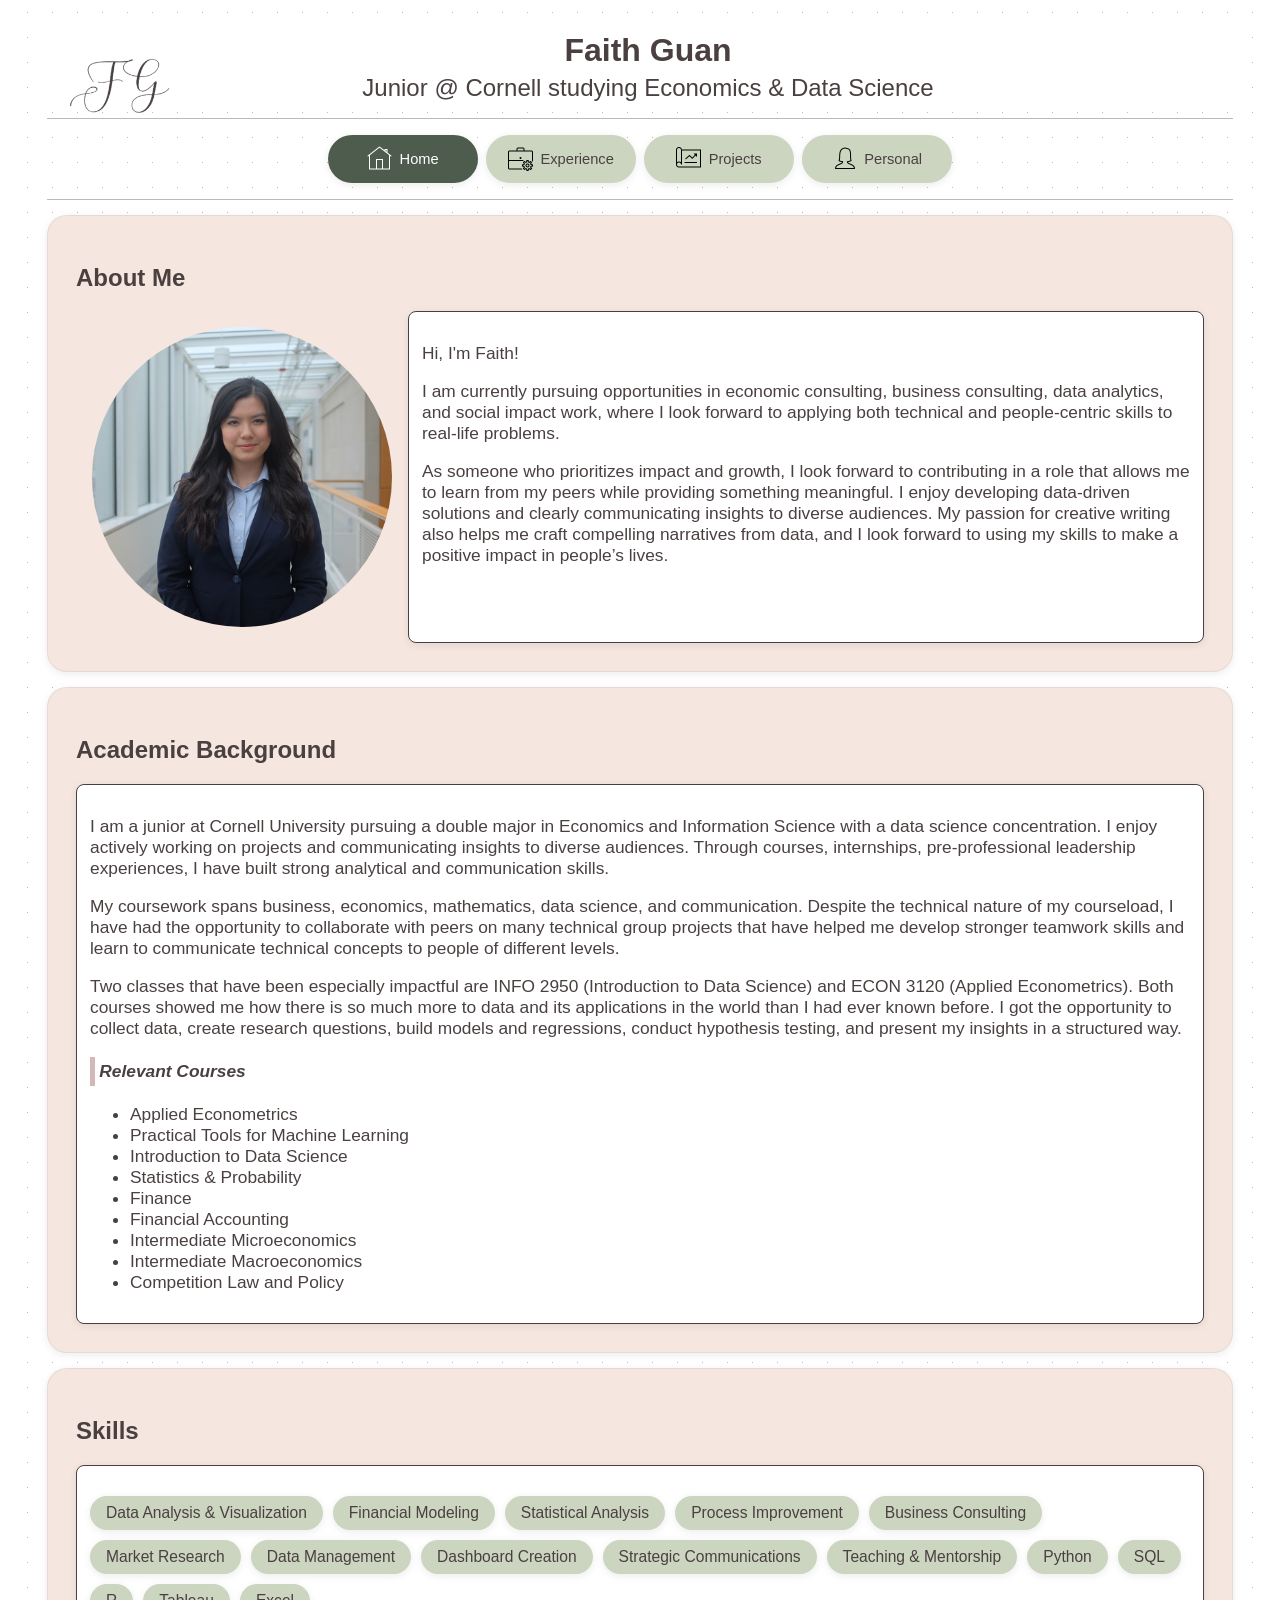
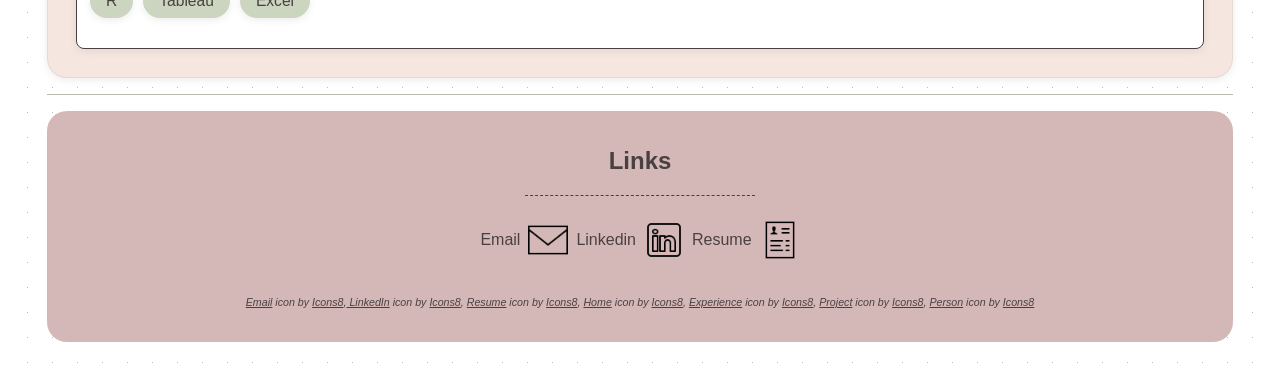
==== commit 18ceac0b: "fixed all footers" ====
--- a/index.html
+++ b/index.html
@@ -141,12 +141,6 @@
                 </a>
             </div>
             <div class="footer_inner_flex">
-                <p> Github</p>
-                <a href="https://faithie27.github.io/">
-                    <picture> <img class="footer_image" src="images/icons8-github-50.png" alt=""> </picture>
-                </a>
-            </div>
-            <div class="footer_inner_flex">
                 <p> Linkedin </p>
                 <a href="https://www.linkedin.com/in/faith-guan/">
                     <picture> <img class="footer_image" src="images/icons8-linkedin-50.png" alt=""></picture>
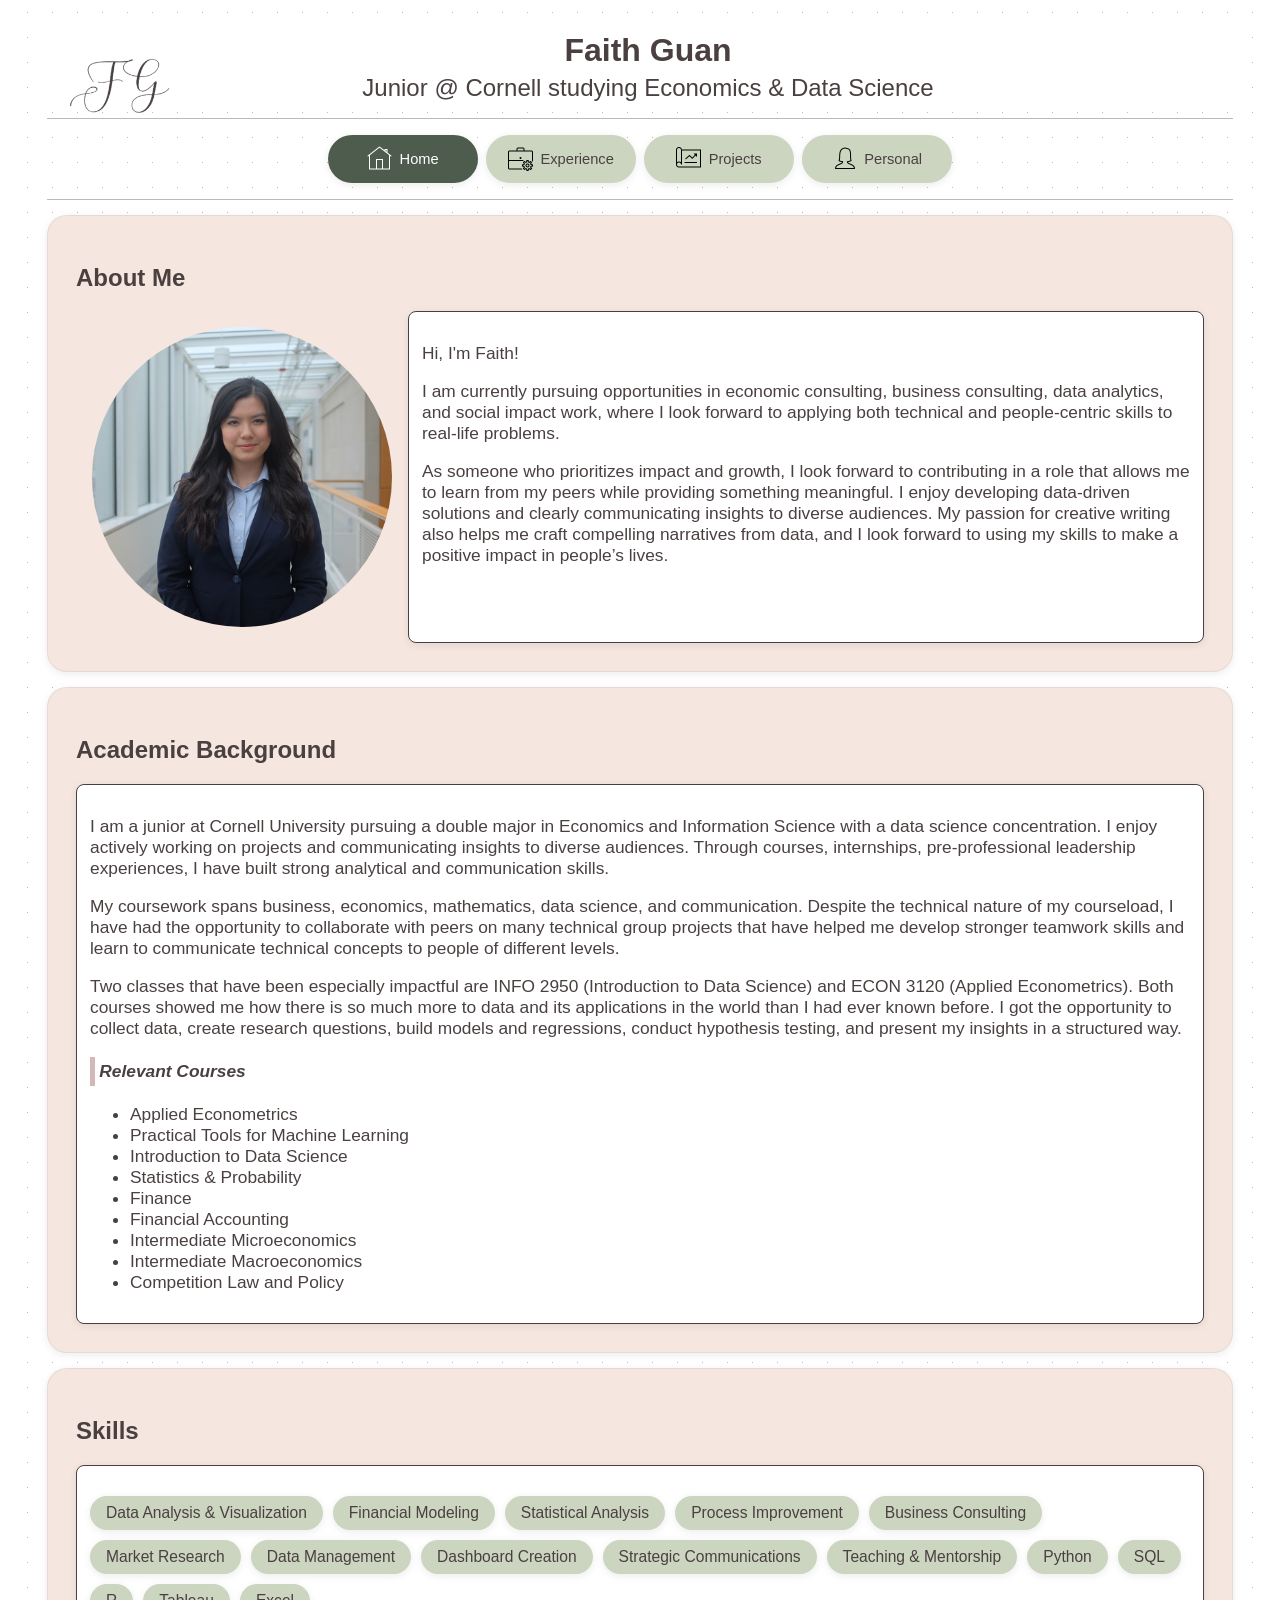
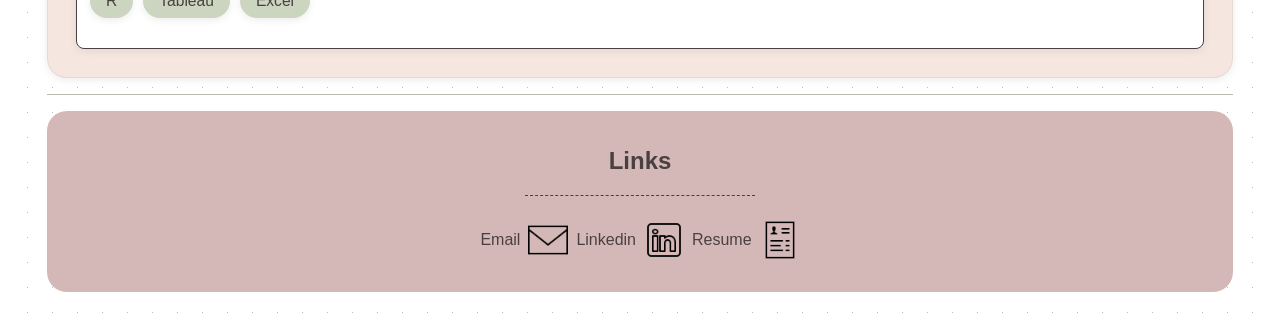
==== commit 88457191: "comment citations" ====
--- a/index.html
+++ b/index.html
@@ -153,7 +153,7 @@
                 </a>
             </div>
         </div>
-        <p class="center"><cite> <a target="_blank" href="https://icons8.com/icon/12580/email">Email</a> icon by <a target="_blank" href="https://icons8.com"> Icons8</a>,<a target="_blank" href="https://icons8.com/icon/447/linkedin"> LinkedIn</a> icon by <a target="_blank" href="https://icons8.com">Icons8</a>, <a target="_blank" href="https://icons8.com/icon/23877/resume"> Resume</a> icon by <a target="_blank" href="https://icons8.com">Icons8</a>, <a target="_blank" href="https://icons8.com/icon/73/home">Home</a> icon by <a target="_blank" href="https://icons8.com">Icons8</a>, <a target="_blank" href="https://icons8.com/icon/123838/briefcase-settings">Experience</a> icon by <a target="_blank" href="https://icons8.com">Icons8</a>, <a target="_blank" href="https://icons8.com/icon/53380/project">Project</a> icon by <a target="_blank" href="https://icons8.com">Icons8</a>, <a target="_blank" href="https://icons8.com/icon/31047/person">Person</a> icon by <a target="_blank" href="https://icons8.com">Icons8</a></cite></p>
+        <!--<p class="center"><cite> <a target="_blank" href="https://icons8.com/icon/12580/email">Email</a> icon by <a target="_blank" href="https://icons8.com"> Icons8</a>,<a target="_blank" href="https://icons8.com/icon/447/linkedin"> LinkedIn</a> icon by <a target="_blank" href="https://icons8.com">Icons8</a>, <a target="_blank" href="https://icons8.com/icon/23877/resume"> Resume</a> icon by <a target="_blank" href="https://icons8.com">Icons8</a>, <a target="_blank" href="https://icons8.com/icon/73/home">Home</a> icon by <a target="_blank" href="https://icons8.com">Icons8</a>, <a target="_blank" href="https://icons8.com/icon/123838/briefcase-settings">Experience</a> icon by <a target="_blank" href="https://icons8.com">Icons8</a>, <a target="_blank" href="https://icons8.com/icon/53380/project">Project</a> icon by <a target="_blank" href="https://icons8.com">Icons8</a>, <a target="_blank" href="https://icons8.com/icon/31047/person">Person</a> icon by <a target="_blank" href="https://icons8.com">Icons8</a></cite></p>-->
     </footer>
 
     <script src="scripts/jquery-3.7.1.js"></script>
--- a/styles/site.css
+++ b/styles/site.css
@@ -369,7 +369,7 @@
 .poem {
     white-space: pre-line;
     font-size: 12pt;
-    font-weight: 575;
+    font-weight: 500;
     font-family: Verdana, Geneva, Tahoma, sans-serif;
     color: black;
 }
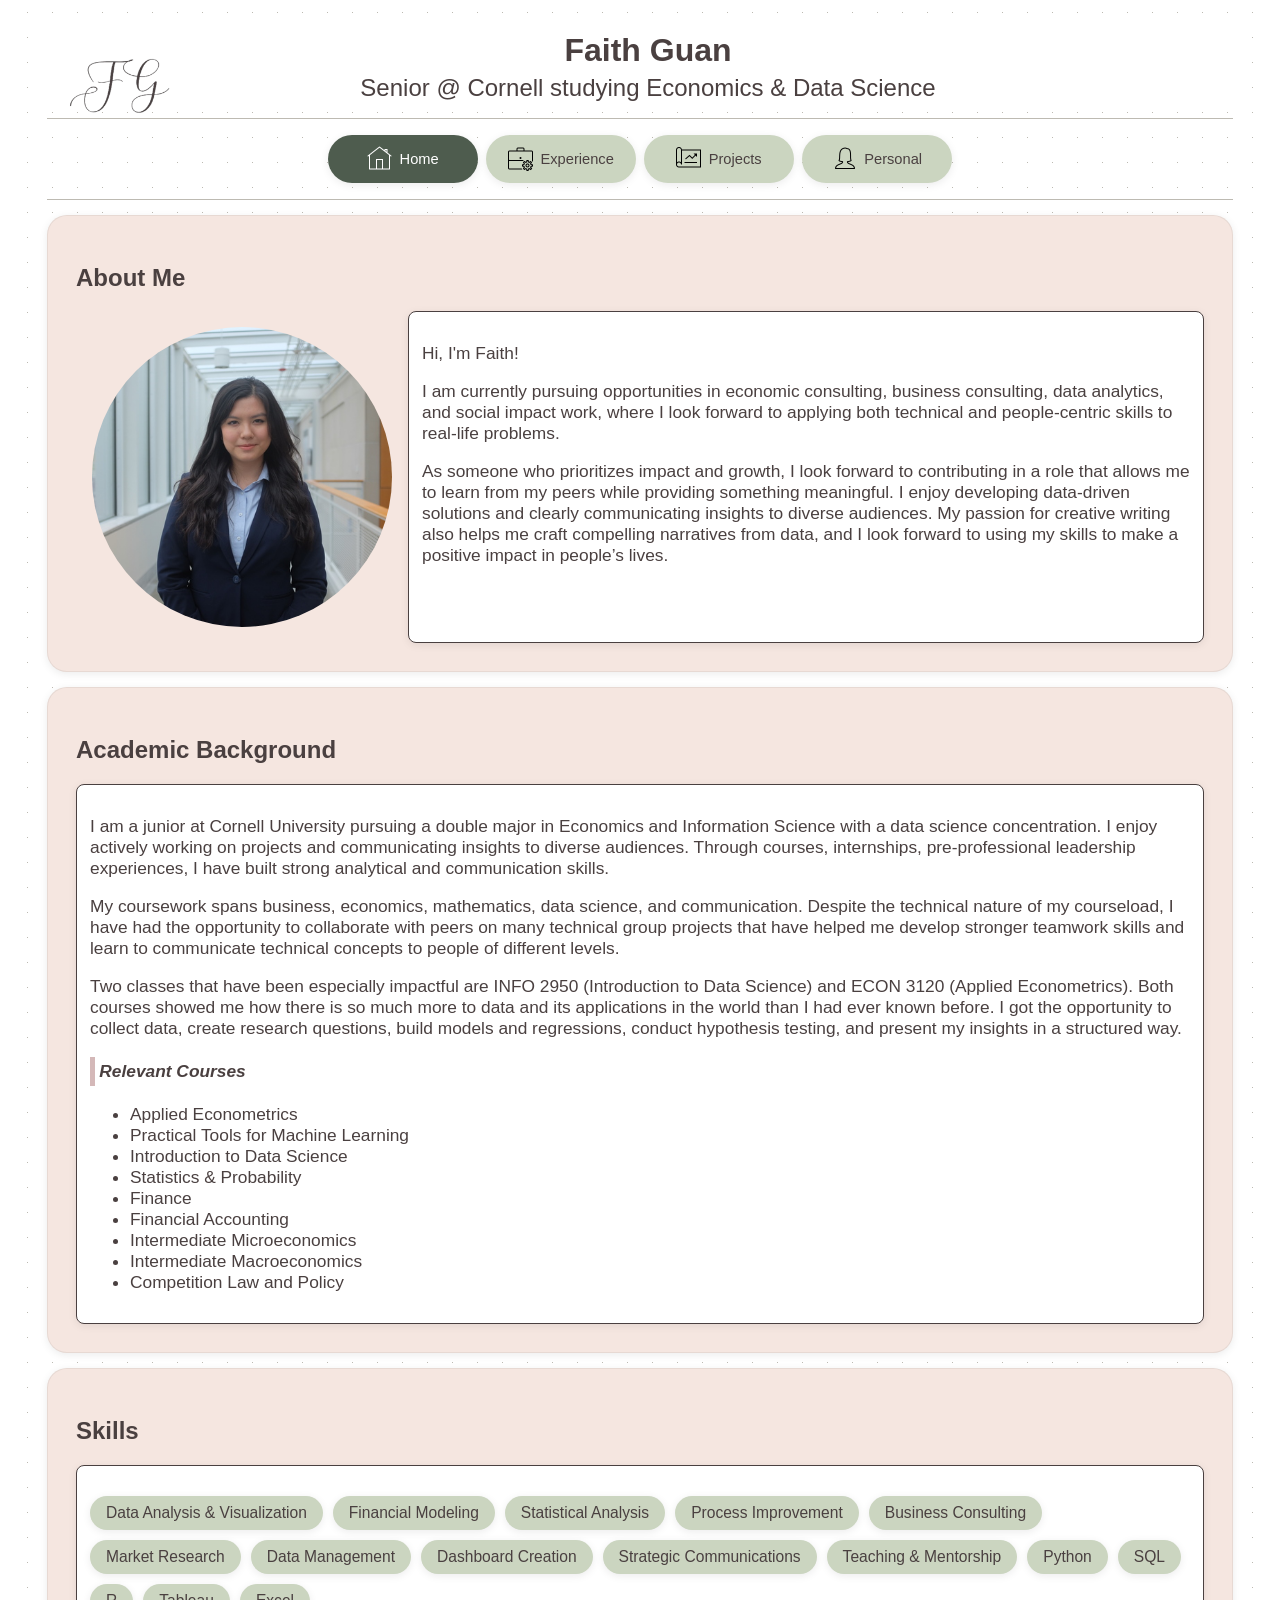
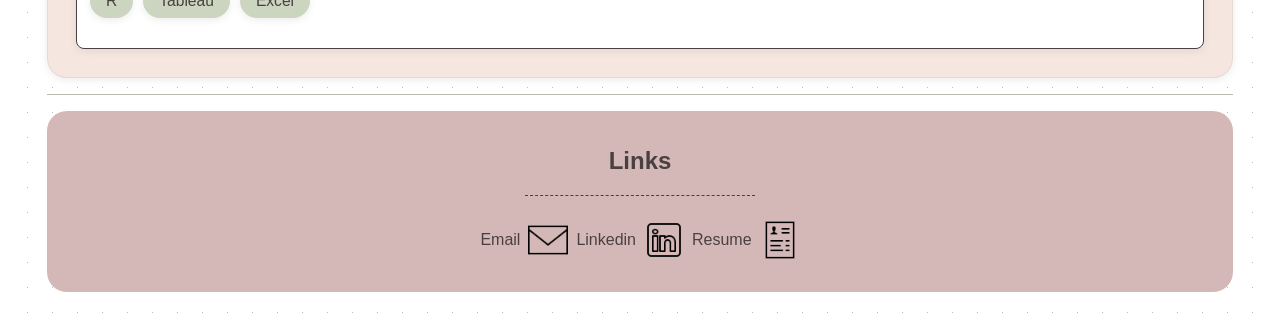
==== commit 80e1f17a: "junior to senior" ====
--- a/index.html
+++ b/index.html
@@ -16,7 +16,7 @@
             </picture>
             <div class="header_text">
                 <h1 class="center">Faith Guan</h1>
-                <h2 class="center title_subscript"> Junior @ Cornell studying Economics & Data Science </h2>
+                <h2 class="center title_subscript"> Senior @ Cornell studying Economics & Data Science </h2>
             </div>
             <button class="hamburger_design" id="hamburger-button">
                 <span class="center hamburger-line"></span>
